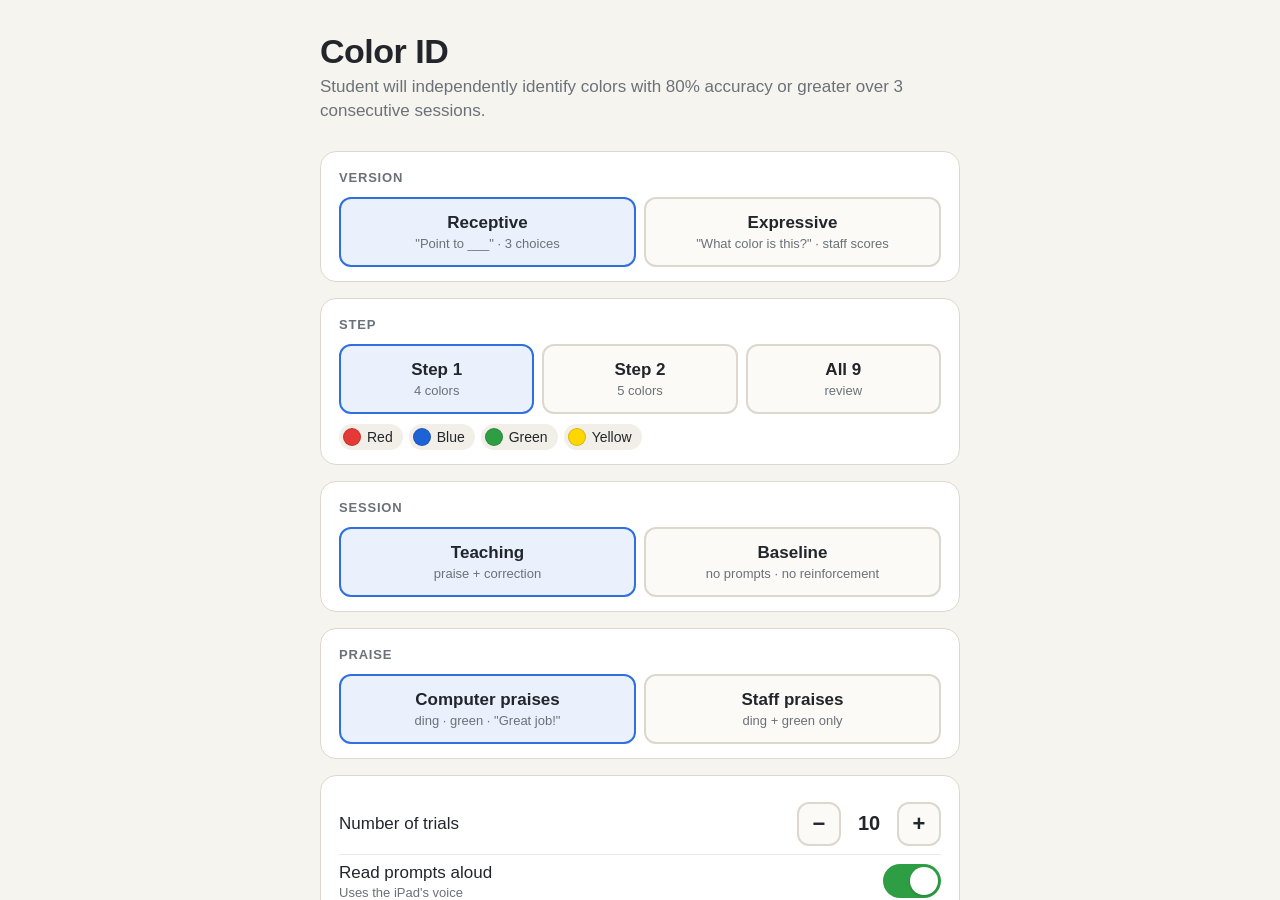
==== programs/color-id/index.html @ c5e45c9f "Starter project: Color ID program and project notes Co-Authored-By: Claude Opus 5.5 <noreply@anthrop" ====
<!DOCTYPE html>
<html lang="en">
<head>
<meta charset="utf-8">
<meta name="viewport" content="width=device-width, initial-scale=1, maximum-scale=1, user-scalable=no">
<title>Color ID</title>
<style>
  :root {
    --bg: #F6F4EF;
    --ink: #22262B;
    --muted: #6B7178;
    --card: #FFFFFF;
    --line: #DDD8CE;
    --accent: #2F6FDE;
    --good: #2E9E44;
    --warn: #C9541A;
  }
  * { box-sizing: border-box; }
  html, body { margin: 0; height: 100%; }
  body {
    background: var(--bg); color: var(--ink);
    font-family: -apple-system, BlinkMacSystemFont, "Segoe UI", Roboto, Helvetica, Arial, sans-serif;
    -webkit-user-select: none; user-select: none;
    -webkit-tap-highlight-color: transparent;
    touch-action: manipulation;
    overflow: hidden;
  }
  button { font: inherit; color: inherit; cursor: pointer; touch-action: manipulation; }
  .screen { position: absolute; inset: 0; display: none; flex-direction: column; }
  .screen.on { display: flex; }

  /* ---------- Setup (staff) ---------- */
  #setup { overflow-y: auto; align-items: center; padding: 32px 20px 48px; }
  .setup-card { width: 100%; max-width: 640px; }
  h1 { font-size: 34px; margin: 0 0 4px; letter-spacing: -0.5px; }
  .sub { color: var(--muted); margin: 0 0 28px; font-size: 17px; line-height: 1.4; }
  .group { background: var(--card); border: 1px solid var(--line); border-radius: 16px; padding: 18px 18px 14px; margin-bottom: 16px; }
  .group h2 { font-size: 13px; text-transform: uppercase; letter-spacing: 0.8px; color: var(--muted); margin: 0 0 12px; font-weight: 600; }
  .seg { display: flex; gap: 8px; flex-wrap: wrap; }
  .seg button {
    flex: 1 1 0; min-width: 120px; padding: 14px 12px; border-radius: 12px;
    border: 2px solid var(--line); background: #FBFAF7; font-size: 17px; font-weight: 600; text-align: center;
  }
  .seg button small { display: block; font-weight: 400; font-size: 13px; color: var(--muted); margin-top: 3px; }
  .seg button.sel { border-color: var(--accent); background: #EAF1FD; }
  .row { display: flex; align-items: center; justify-content: space-between; padding: 8px 0; font-size: 17px; }
  .row + .row { border-top: 1px solid #EEEAE2; }
  .row .hint { color: var(--muted); font-size: 13px; display: block; margin-top: 2px; }
  .toggle { width: 58px; height: 34px; border-radius: 17px; border: none; background: #CFCAC0; position: relative; flex: none; }
  .toggle::after { content: ""; position: absolute; top: 3px; left: 3px; width: 28px; height: 28px; border-radius: 50%; background: #fff; transition: left .15s; box-shadow: 0 1px 3px rgba(0,0,0,.2); }
  .toggle.sel { background: var(--good); }
  .toggle.sel::after { left: 27px; }
  .stepper { display: flex; align-items: center; gap: 10px; }
  .stepper button { width: 44px; height: 44px; border-radius: 12px; border: 2px solid var(--line); background: #FBFAF7; font-size: 22px; font-weight: 700; }
  .stepper span { min-width: 36px; text-align: center; font-size: 20px; font-weight: 700; }
  .chips { display: flex; gap: 6px; flex-wrap: wrap; margin-top: 10px; }
  .chip { display: inline-flex; align-items: center; gap: 6px; font-size: 14px; padding: 4px 10px 4px 4px; border-radius: 20px; background: #F2EFE8; }
  .chip i { width: 18px; height: 18px; border-radius: 50%; display: inline-block; border: 1px solid rgba(0,0,0,.15); }
  .start {
    width: 100%; padding: 20px; border-radius: 16px; border: none; background: var(--accent); color: #fff;
    font-size: 22px; font-weight: 700; margin-top: 8px;
  }
  .note { color: var(--muted); font-size: 13px; text-align: center; margin-top: 14px; line-height: 1.5; }

  /* ---------- Activity ---------- */
  #activity { align-items: center; justify-content: center; }
  .topbar { position: absolute; top: 0; left: 0; right: 0; display: flex; justify-content: space-between; align-items: center; padding: 14px 16px; z-index: 5; }
  .ghost { background: rgba(255,255,255,.7); border: 1px solid var(--line); border-radius: 12px; padding: 10px 14px; font-size: 15px; font-weight: 600; color: var(--muted); }
  .progress { display: flex; gap: 6px; }
  .progress i { width: 12px; height: 12px; border-radius: 50%; background: #DCD7CD; display: block; }
  .progress i.done { background: #9AA3AD; }
  .progress i.now { background: var(--ink); }

  .prompt { font-size: clamp(30px, 5vw, 52px); font-weight: 700; text-align: center; margin: 0 20px 4vh; min-height: 1.3em; display: flex; align-items: center; gap: 16px; }
  .speak { width: 60px; height: 60px; border-radius: 50%; border: 2px solid var(--line); background: #fff; display: inline-flex; align-items: center; justify-content: center; flex: none; }
  .speak svg { width: 30px; height: 30px; }

  .choices { display: flex; gap: clamp(16px, 4vw, 48px); justify-content: center; align-items: center; flex-wrap: wrap; padding: 0 16px; }
  .swatch {
    width: clamp(150px, 26vw, 260px); height: clamp(150px, 26vw, 260px);
    border-radius: 28px; border: 4px solid rgba(0,0,0,.12);
    box-shadow: 0 6px 18px rgba(0,0,0,.10);
    transition: transform .12s, opacity .25s, box-shadow .2s;
    position: relative;
  }
  .swatch:active { transform: scale(.97); }
  .swatch.big { width: clamp(240px, 46vw, 420px); height: clamp(240px, 46vw, 420px); border-radius: 36px; cursor: default; }
  .swatch.dim { opacity: .18; }
  .swatch.hilite { box-shadow: 0 0 0 8px #fff, 0 0 0 14px var(--ink); animation: pulse 1s ease-in-out infinite; }
  .swatch.right { box-shadow: 0 0 0 8px #fff, 0 0 0 14px var(--good); }
  .swatch.wrong { animation: shake .35s; }
  @keyframes pulse { 0%,100% { transform: scale(1); } 50% { transform: scale(1.05); } }
  @keyframes shake { 0%,100% { transform: translateX(0); } 25% { transform: translateX(-10px); } 75% { transform: translateX(10px); } }

  .modelword { font-size: clamp(30px, 5vw, 48px); font-weight: 800; margin-top: 3vh; min-height: 1.3em; text-align: center; }

  .feedback { position: absolute; inset: 0; display: none; align-items: center; justify-content: center; pointer-events: none; z-index: 4; }
  .feedback.on { display: flex; }
  .feedback .burst { font-size: clamp(36px, 6vw, 60px); font-weight: 800; color: var(--good); background: #fff; padding: 18px 34px; border-radius: 24px; box-shadow: 0 10px 30px rgba(0,0,0,.15); animation: pop .35s ease-out; display: flex; align-items: center; gap: 14px; }
  .feedback .burst svg { width: 54px; height: 54px; }
  @keyframes pop { from { transform: scale(.6); opacity: 0; } to { transform: scale(1); opacity: 1; } }

  /* expressive staff scoring */
  .scorebar { position: absolute; bottom: 0; left: 0; right: 0; display: none; justify-content: center; gap: 16px; padding: 16px; background: rgba(246,244,239,.95); border-top: 1px solid var(--line); }
  .scorebar.on { display: flex; }
  .scorebar .lbl { align-self: center; color: var(--muted); font-size: 14px; margin-right: 6px; }
  .scorebar button { min-width: 170px; padding: 16px 20px; border-radius: 14px; border: none; font-size: 19px; font-weight: 700; color: #fff; }
  .btn-yes { background: var(--good); }
  .btn-no { background: var(--warn); }

  /* staff score panel */
  .panel { position: absolute; top: 64px; right: 16px; width: 280px; background: #fff; border: 1px solid var(--line); border-radius: 16px; padding: 16px; box-shadow: 0 10px 30px rgba(0,0,0,.12); display: none; z-index: 6; }
  .panel.on { display: block; }
  .panel h3 { margin: 0 0 10px; font-size: 13px; text-transform: uppercase; letter-spacing: .8px; color: var(--muted); }
  .panel .pct { font-size: 44px; font-weight: 800; }
  .panel .line { font-size: 15px; color: var(--muted); margin: 2px 0; }
  .panel .marks { display: flex; flex-wrap: wrap; gap: 4px; margin: 10px 0 12px; }
  .panel .marks span { width: 26px; height: 26px; border-radius: 6px; display: inline-flex; align-items: center; justify-content: center; font-weight: 800; font-size: 15px; }
  .panel .marks .p { background: #E3F3E6; color: var(--good); }
  .panel .marks .m { background: #FBE7DC; color: var(--warn); }
  .panel .acts { display: flex; gap: 8px; }
  .panel .acts button { flex: 1; padding: 10px; border-radius: 10px; border: 1px solid var(--line); background: #FBFAF7; font-size: 14px; font-weight: 600; }

  /* end */
  #done { align-items: center; justify-content: center; text-align: center; gap: 20px; }
  #done .star { width: 140px; height: 140px; }
  #done h1 { font-size: 52px; }
  #done .acts { display: flex; gap: 12px; }
  #done .acts button { padding: 16px 26px; border-radius: 14px; border: 2px solid var(--line); background: #fff; font-size: 18px; font-weight: 700; }
  #done .acts button.primary { background: var(--accent); color: #fff; border-color: var(--accent); }
  #summary { display: none; background: #fff; border: 1px solid var(--line); border-radius: 16px; padding: 18px 24px; min-width: 300px; }
  #summary.on { display: block; }
</style>
</head>
<body>

<!-- ================= SETUP (staff) ================= -->
<section id="setup" class="screen on">
  <div class="setup-card">
    <h1>Color ID</h1>
    <p class="sub">Student will independently identify colors with 80% accuracy or greater over 3 consecutive sessions.</p>

    <div class="group">
      <h2>Version</h2>
      <div class="seg" data-key="mode">
        <button data-v="receptive" class="sel">Receptive<small>"Point to ___" · 3 choices</small></button>
        <button data-v="expressive">Expressive<small>"What color is this?" · staff scores</small></button>
      </div>
    </div>

    <div class="group">
      <h2>Step</h2>
      <div class="seg" data-key="step">
        <button data-v="1" class="sel">Step 1<small>4 colors</small></button>
        <button data-v="2">Step 2<small>5 colors</small></button>
        <button data-v="all">All 9<small>review</small></button>
      </div>
      <div class="chips" id="stepChips"></div>
    </div>

    <div class="group">
      <h2>Session</h2>
      <div class="seg" data-key="session">
        <button data-v="teach" class="sel">Teaching<small>praise + correction</small></button>
        <button data-v="baseline">Baseline<small>no prompts · no reinforcement</small></button>
      </div>
    </div>

    <div class="group">
      <h2>Praise</h2>
      <div class="seg" data-key="praise">
        <button data-v="full" class="sel">Computer praises<small>ding · green · "Great job!"</small></button>
        <button data-v="light">Staff praises<small>ding + green only</small></button>
      </div>
    </div>

    <div class="group">
      <div class="row">
        <div>Number of trials</div>
        <div class="stepper"><button id="tMinus">−</button><span id="tCount">10</span><button id="tPlus">+</button></div>
      </div>
      <div class="row">
        <div>Read prompts aloud<span class="hint">Uses the iPad's voice</span></div>
        <button class="toggle sel" id="optVoice" aria-label="Read prompts aloud"></button>
      </div>
      <div class="row">
        <div>Show prompt as text<span class="hint">Turn off for students who might read the color word</span></div>
        <button class="toggle sel" id="optText" aria-label="Show prompt as text"></button>
      </div>
    </div>

    <button class="start" id="startBtn">Start</button>
    <p class="note">Nothing is saved. The score lives only on this screen and is erased when you reset, start over, or close the page.</p>
  </div>
</section>

<!-- ================= ACTIVITY ================= -->
<section id="activity" class="screen">
  <div class="topbar">
    <button class="ghost" id="exitBtn">‹ Setup</button>
    <div class="progress" id="progress"></div>
    <button class="ghost" id="staffBtn">Staff</button>
  </div>

  <div class="panel" id="panel">
    <h3>This session only</h3>
    <div class="pct" id="pPct">–</div>
    <div class="line" id="pLine">0 of 0 correct</div>
    <div class="line" id="pMode"></div>
    <div class="marks" id="pMarks"></div>
    <div class="acts"><button id="pReset">Reset</button><button id="pClose">Hide</button></div>
  </div>

  <div class="prompt" id="prompt">
    <span id="promptText"></span>
    <button class="speak" id="speakBtn" aria-label="Say it again">
      <svg viewBox="0 0 24 24" fill="none" stroke="#22262B" stroke-width="2" stroke-linecap="round" stroke-linejoin="round"><path d="M11 5 6 9H3v6h3l5 4V5z"/><path d="M15.5 8.5a5 5 0 0 1 0 7"/><path d="M18.5 5.5a9 9 0 0 1 0 13"/></svg>
    </button>
  </div>
  <div class="choices" id="choices"></div>
  <div class="modelword" id="modelWord"></div>

  <div class="feedback" id="feedback"><div class="burst" id="burst"></div></div>

  <div class="scorebar" id="scorebar">
    <span class="lbl">Staff:</span>
    <button class="btn-yes" id="yesBtn">✓ Correct</button>
    <button class="btn-no" id="noBtn">✗ Incorrect / no response</button>
  </div>
</section>

<!-- ================= DONE ================= -->
<section id="done" class="screen">
  <svg class="star" viewBox="0 0 24 24"><path fill="#FFC531" stroke="#E0A000" stroke-width="0.8" stroke-linejoin="round" d="M12 2.5l2.9 6 6.6.8-4.9 4.5 1.3 6.5L12 17l-5.9 3.3 1.3-6.5L2.5 9.3l6.6-.8z"/></svg>
  <h1>All done!</h1>
  <div id="summary"></div>
  <div class="acts">
    <button id="showSum">Staff: show results</button>
    <button id="againBtn" class="primary">Go again</button>
    <button id="toSetup">Setup</button>
  </div>
</section>

<script>
(function () {
  "use strict";

  /* ---------- Program content (from the program sheet) ---------- */
  var COLORS = {
    red:    "#E53935",
    blue:   "#1E63D6",
    green:  "#2E9E44",
    yellow: "#FFD600",
    purple: "#7B3FB5",
    orange: "#FB8C00",
    black:  "#151515",
    brown:  "#7B4A2A",
    pink:   "#F48FB1"
  };
  var STEPS = {
    "1":   ["red", "blue", "green", "yellow"],
    "2":   ["purple", "orange", "black", "brown", "pink"],
    "all": ["red", "blue", "green", "yellow", "purple", "orange", "black", "brown", "pink"]
  };
  var MAX_CORRECTIONS = 3;     // "Repeat until 1x independent (max 3x)"
  var RECEPTIVE_CHOICES = 3;   // "Show three colors"
  var PRAISE = ["Great job!", "You got it!", "Nice work!", "Awesome!", "That's right!"];

  /* ---------- Settings (in memory only) ---------- */
  var cfg = { mode: "receptive", step: "1", session: "teach", praise: "full", trials: 10, voice: true, text: true };

  /* ---------- Session state (in memory only, never saved) ---------- */
  var st = null;

  var $ = function (id) { return document.getElementById(id); };
  function show(id) {
    ["setup", "activity", "done"].forEach(function (s) { $(s).classList.toggle("on", s === id); });
  }
  function shuffle(a) {
    a = a.slice();
    for (var i = a.length - 1; i > 0; i--) { var j = Math.floor(Math.random() * (i + 1)); var t = a[i]; a[i] = a[j]; a[j] = t; }
    return a;
  }
  function cap(w) { return w.charAt(0).toUpperCase() + w.slice(1); }
  function pick(a) { return a[Math.floor(Math.random() * a.length)]; }

  /* ---------- Speech + sound ---------- */
  function say(text) {
    if (!cfg.voice) return;
    try {
      var s = window.speechSynthesis; if (!s) return;
      s.cancel();
      var u = new SpeechSynthesisUtterance(text);
      u.rate = 0.85; u.pitch = 1.05; u.lang = "en-US";
      s.speak(u);
    } catch (e) {}
  }
  var actx = null;
  function chime() {
    if (cfg.session === "baseline") return;
    try {
      actx = actx || new (window.AudioContext || window.webkitAudioContext)();
      var now = actx.currentTime;
      [659.25, 880].forEach(function (f, i) {
        var o = actx.createOscillator(), g = actx.createGain();
        o.type = "sine"; o.frequency.value = f;
        g.gain.setValueAtTime(0.0001, now + i * 0.12);
        g.gain.exponentialRampToValueAtTime(0.25, now + i * 0.12 + 0.02);
        g.gain.exponentialRampToValueAtTime(0.0001, now + i * 0.12 + 0.5);
        o.connect(g); g.connect(actx.destination);
        o.start(now + i * 0.12); o.stop(now + i * 0.12 + 0.55);
      });
    } catch (e) {}
  }

  /* ---------- Setup screen wiring ---------- */
  document.querySelectorAll(".seg").forEach(function (seg) {
    seg.addEventListener("click", function (e) {
      var b = e.target.closest("button"); if (!b) return;
      seg.querySelectorAll("button").forEach(function (x) { x.classList.toggle("sel", x === b); });
      cfg[seg.dataset.key] = b.dataset.v;
      if (seg.dataset.key === "step") renderChips();
    });
  });
  function renderChips() {
    $("stepChips").innerHTML = STEPS[cfg.step].map(function (c) {
      return '<span class="chip"><i style="background:' + COLORS[c] + '"></i>' + cap(c) + '</span>';
    }).join("");
  }
  renderChips();
  $("tMinus").onclick = function () { cfg.trials = Math.max(1, cfg.trials - 1); $("tCount").textContent = cfg.trials; };
  $("tPlus").onclick  = function () { cfg.trials = Math.min(30, cfg.trials + 1); $("tCount").textContent = cfg.trials; };
  function bindToggle(id, key) {
    $(id).onclick = function () { cfg[key] = !cfg[key]; $(id).classList.toggle("sel", cfg[key]); };
  }
  bindToggle("optVoice", "voice");
  bindToggle("optText", "text");

  /* ---------- Session ---------- */
  function buildTargets() {
    // Spread targets evenly across the set's colors, then shuffle; avoid same color twice in a row.
    var set = STEPS[cfg.step], out = [];
    while (out.length < cfg.trials) out = out.concat(shuffle(set));
    out = out.slice(0, cfg.trials);
    for (var i = 1; i < out.length; i++) {
      if (out[i] === out[i - 1]) {
        for (var j = i + 1; j < out.length; j++) {
          if (out[j] !== out[i - 1] && (j + 1 >= out.length || out[j + 1] !== out[i])) { var t = out[i]; out[i] = out[j]; out[j] = t; break; }
        }
      }
    }
    return out;
  }

  function startSession() {
    st = { targets: buildTargets(), i: 0, marks: [], corrections: 0, phase: "first", locked: false };
    $("panel").classList.remove("on");
    $("summary").classList.remove("on");
    $("scorebar").classList.toggle("on", cfg.mode === "expressive");
    show("activity");
    renderProgress();
    updatePanel();
    presentTrial();
  }

  function renderProgress() {
    var h = "";
    for (var k = 0; k < st.targets.length; k++) h += '<i class="' + (k < st.i ? "done" : k === st.i ? "now" : "") + '"></i>';
    $("progress").innerHTML = h;
  }

  function promptFor(target) {
    return cfg.mode === "receptive" ? "Point to " + target : "What color is this?";
  }

  function presentTrial() {
    var target = st.targets[st.i];
    st.locked = false;
    $("modelWord").textContent = "";
    var p = promptFor(target);
    $("promptText").textContent = cfg.text ? (cfg.mode === "receptive" ? "Point to " + target + "." : p) : "";
    $("speakBtn").style.display = cfg.voice ? "" : "none";

    var box = $("choices"); box.innerHTML = "";
    if (cfg.mode === "receptive") {
      var others = shuffle(STEPS[cfg.step].filter(function (c) { return c !== target; })).slice(0, RECEPTIVE_CHOICES - 1);
      shuffle(others.concat([target])).forEach(function (c) {
        var b = document.createElement("button");
        b.className = "swatch"; b.style.background = COLORS[c]; b.dataset.c = c;
        b.setAttribute("aria-label", c);
        b.onclick = function () { onPick(b, c); };
        box.appendChild(b);
      });
    } else {
      var d = document.createElement("div");
      d.className = "swatch big"; d.style.background = COLORS[target];
      box.appendChild(d);
    }
    setTimeout(function () { say(p); }, 250);
  }

  /* ---------- Responses ---------- */
  function onPick(btn, color) {
    if (st.locked) return;
    respond(color === st.targets[st.i], btn);
  }
  $("yesBtn").onclick = function () { if (!st.locked) respond(true); };
  $("noBtn").onclick  = function () { if (!st.locked) respond(false); };

  function respond(correct, btn) {
    var target = st.targets[st.i];
    st.locked = true;

    // Only the first response to each trial goes on the data sheet.
    if (st.phase === "first") { st.marks.push(correct ? "+" : "-"); updatePanel(); }

    if (cfg.session === "baseline") {
      // Baseline: no prompts, no reinforcement — move straight on.
      setTimeout(nextTrial, 400);
      return;
    }

    if (correct) {
      if (btn) btn.classList.add("right");
      chime();
      if (cfg.praise === "light") {
        // Staff gives the praise; screen just dings and shows green.
        if (!btn) document.querySelectorAll("#choices .swatch").forEach(function (s) { s.classList.add("right"); });
        setTimeout(nextTrial, 1200);
        return;
      }
      var praise = pick(PRAISE);
      $("burst").innerHTML = '<svg viewBox="0 0 24 24" fill="none" stroke="#2E9E44" stroke-width="3" stroke-linecap="round" stroke-linejoin="round"><path d="M5 12.5l4.5 4.5L19 7.5"/></svg>' + praise;
      $("feedback").classList.add("on");
      say(praise + " " + cap(target) + "!");
      setTimeout(function () { $("feedback").classList.remove("on"); nextTrial(); }, 1700);
    } else {
      if (btn) btn.classList.add("wrong");
      if (st.corrections >= MAX_CORRECTIONS) {
        // Reached the max of 3 model-and-repeat attempts: show the answer once more and move on.
        modelAnswer(target, function () { nextTrial(); });
        return;
      }
      st.corrections++;
      st.phase = "correction";
      modelAnswer(target, function () { presentTrial(); });
    }
  }

  // Correction: model the correct answer, then re-present.
  function modelAnswer(target, then) {
    var model = "This is " + target + ".";
    if (cfg.mode === "receptive") {
      document.querySelectorAll("#choices .swatch").forEach(function (s) {
        s.classList.toggle("dim", s.dataset.c !== target);
        s.classList.toggle("hilite", s.dataset.c === target);
      });
    }
    $("modelWord").textContent = cap(target);
    say(model);
    setTimeout(then, 2600);
  }

  function nextTrial() {
    st.i++; st.corrections = 0; st.phase = "first";
    if (st.i >= st.targets.length) { finish(); return; }
    renderProgress();
    presentTrial();
  }

  function finish() {
    $("scorebar").classList.remove("on");
    show("done");
    if (cfg.session !== "baseline") { chime(); say("All done! Great work!"); }
    var n = st.marks.length, c = st.marks.filter(function (m) { return m === "+"; }).length;
    $("summary").innerHTML =
      '<div style="font-size:13px;letter-spacing:.8px;text-transform:uppercase;color:#6B7178;margin-bottom:6px">This session only</div>' +
      '<div style="font-size:48px;font-weight:800">' + (n ? Math.round(100 * c / n) : 0) + '%</div>' +
      '<div style="color:#6B7178">' + c + ' of ' + n + ' correct · ' + modeLabel() + '</div>' +
      '<div style="margin-top:10px;font-size:20px;font-weight:700;letter-spacing:2px">' + st.marks.join(" ") + '</div>' +
      '<div style="margin-top:12px;font-size:14px;color:' + (n && c / n >= 0.8 ? '#2E9E44' : '#6B7178') + '">' +
        (n && c / n >= 0.8 ? 'Meets 80% criterion for this session.' : 'Below the 80% criterion for this session.') +
        '<br>3 sessions in a row at 80%+ → move to the next step.</div>';
  }

  function modeLabel() {
    return cap(cfg.mode) + " · " + (cfg.step === "all" ? "All colors" : "Step " + cfg.step) + (cfg.session === "baseline" ? " · Baseline" : "");
  }

  /* ---------- Staff panel ---------- */
  function updatePanel() {
    var n = st.marks.length, c = st.marks.filter(function (m) { return m === "+"; }).length;
    $("pPct").textContent = n ? Math.round(100 * c / n) + "%" : "–";
    $("pLine").textContent = c + " of " + n + " correct (first response)";
    $("pMode").textContent = modeLabel();
    $("pMarks").innerHTML = st.marks.map(function (m) { return '<span class="' + (m === "+" ? "p" : "m") + '">' + (m === "+" ? "+" : "−") + '</span>'; }).join("");
  }
  $("staffBtn").onclick = function () { $("panel").classList.toggle("on"); };
  $("pClose").onclick = function () { $("panel").classList.remove("on"); };
  $("pReset").onclick = function () { startSession(); };

  /* ---------- Navigation ---------- */
  $("startBtn").onclick = function () {
    // First tap unlocks audio on iPad.
    try { actx = actx || new (window.AudioContext || window.webkitAudioContext)(); actx.resume && actx.resume(); } catch (e) {}
    startSession();
  };
  $("speakBtn").onclick = function () { say(promptFor(st.targets[st.i])); };
  $("exitBtn").onclick = function () { try { speechSynthesis.cancel(); } catch (e) {} st = null; show("setup"); };
  $("showSum").onclick = function () { $("summary").classList.toggle("on"); };
  $("againBtn").onclick = startSession;
  $("toSetup").onclick = function () { st = null; show("setup"); };
})();
</script>
</body>
</html>
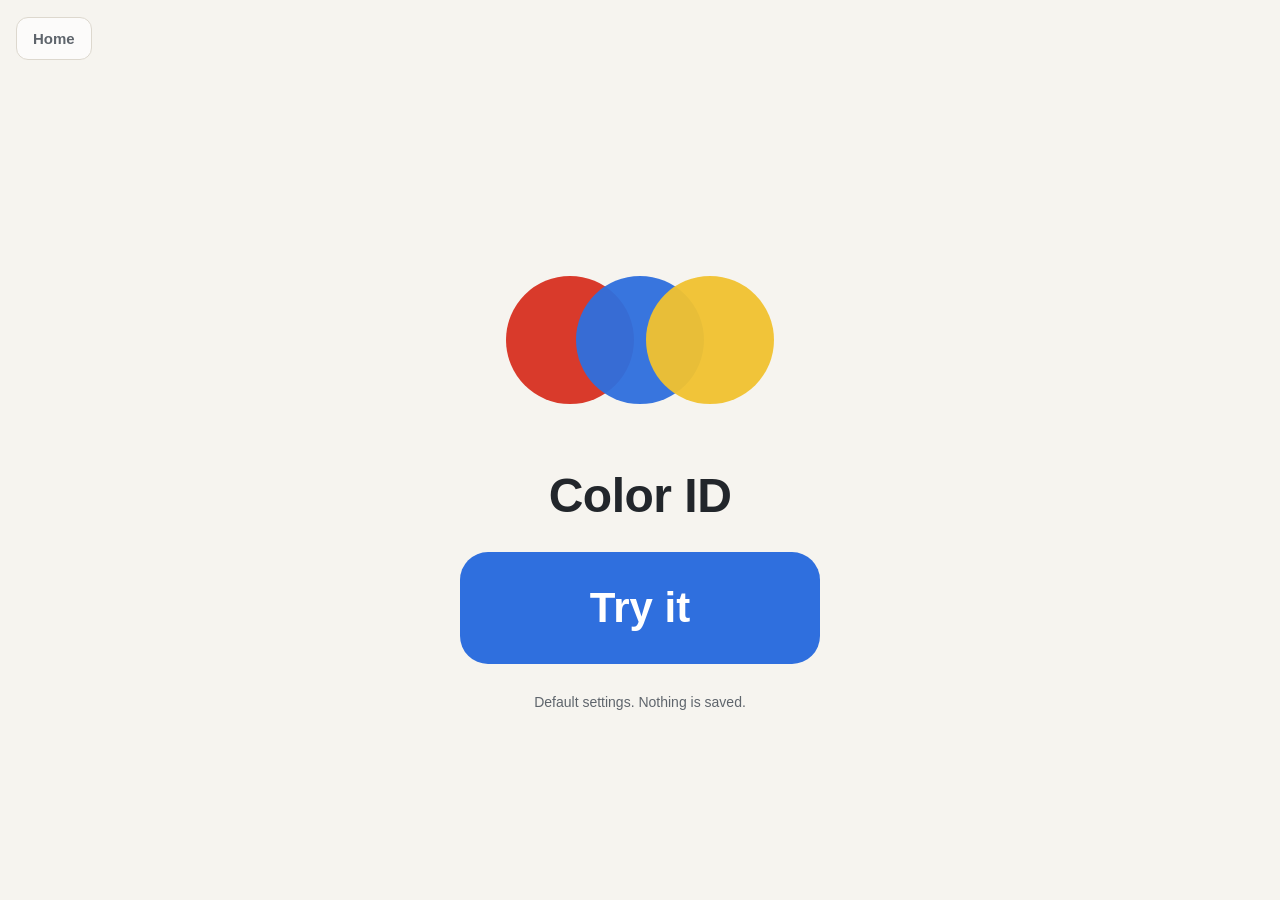
==== commit 2d55800f: "Build the site shell, playlists, builder and Apps Script store One-page shell: home code entry, stud" ====
--- a/programs/color-id/index.html
+++ b/programs/color-id/index.html
@@ -2,515 +2,12 @@
 <html lang="en">
 <head>
 <meta charset="utf-8">
-<meta name="viewport" content="width=device-width, initial-scale=1, maximum-scale=1, user-scalable=no">
+<meta name="viewport" content="width=device-width, initial-scale=1">
 <title>Color ID</title>
-<style>
-  :root {
-    --bg: #F6F4EF;
-    --ink: #22262B;
-    --muted: #6B7178;
-    --card: #FFFFFF;
-    --line: #DDD8CE;
-    --accent: #2F6FDE;
-    --good: #2E9E44;
-    --warn: #C9541A;
-  }
-  * { box-sizing: border-box; }
-  html, body { margin: 0; height: 100%; }
-  body {
-    background: var(--bg); color: var(--ink);
-    font-family: -apple-system, BlinkMacSystemFont, "Segoe UI", Roboto, Helvetica, Arial, sans-serif;
-    -webkit-user-select: none; user-select: none;
-    -webkit-tap-highlight-color: transparent;
-    touch-action: manipulation;
-    overflow: hidden;
-  }
-  button { font: inherit; color: inherit; cursor: pointer; touch-action: manipulation; }
-  .screen { position: absolute; inset: 0; display: none; flex-direction: column; }
-  .screen.on { display: flex; }
-
-  /* ---------- Setup (staff) ---------- */
-  #setup { overflow-y: auto; align-items: center; padding: 32px 20px 48px; }
-  .setup-card { width: 100%; max-width: 640px; }
-  h1 { font-size: 34px; margin: 0 0 4px; letter-spacing: -0.5px; }
-  .sub { color: var(--muted); margin: 0 0 28px; font-size: 17px; line-height: 1.4; }
-  .group { background: var(--card); border: 1px solid var(--line); border-radius: 16px; padding: 18px 18px 14px; margin-bottom: 16px; }
-  .group h2 { font-size: 13px; text-transform: uppercase; letter-spacing: 0.8px; color: var(--muted); margin: 0 0 12px; font-weight: 600; }
-  .seg { display: flex; gap: 8px; flex-wrap: wrap; }
-  .seg button {
-    flex: 1 1 0; min-width: 120px; padding: 14px 12px; border-radius: 12px;
-    border: 2px solid var(--line); background: #FBFAF7; font-size: 17px; font-weight: 600; text-align: center;
-  }
-  .seg button small { display: block; font-weight: 400; font-size: 13px; color: var(--muted); margin-top: 3px; }
-  .seg button.sel { border-color: var(--accent); background: #EAF1FD; }
-  .row { display: flex; align-items: center; justify-content: space-between; padding: 8px 0; font-size: 17px; }
-  .row + .row { border-top: 1px solid #EEEAE2; }
-  .row .hint { color: var(--muted); font-size: 13px; display: block; margin-top: 2px; }
-  .toggle { width: 58px; height: 34px; border-radius: 17px; border: none; background: #CFCAC0; position: relative; flex: none; }
-  .toggle::after { content: ""; position: absolute; top: 3px; left: 3px; width: 28px; height: 28px; border-radius: 50%; background: #fff; transition: left .15s; box-shadow: 0 1px 3px rgba(0,0,0,.2); }
-  .toggle.sel { background: var(--good); }
-  .toggle.sel::after { left: 27px; }
-  .stepper { display: flex; align-items: center; gap: 10px; }
-  .stepper button { width: 44px; height: 44px; border-radius: 12px; border: 2px solid var(--line); background: #FBFAF7; font-size: 22px; font-weight: 700; }
-  .stepper span { min-width: 36px; text-align: center; font-size: 20px; font-weight: 700; }
-  .chips { display: flex; gap: 6px; flex-wrap: wrap; margin-top: 10px; }
-  .chip { display: inline-flex; align-items: center; gap: 6px; font-size: 14px; padding: 4px 10px 4px 4px; border-radius: 20px; background: #F2EFE8; }
-  .chip i { width: 18px; height: 18px; border-radius: 50%; display: inline-block; border: 1px solid rgba(0,0,0,.15); }
-  .start {
-    width: 100%; padding: 20px; border-radius: 16px; border: none; background: var(--accent); color: #fff;
-    font-size: 22px; font-weight: 700; margin-top: 8px;
-  }
-  .note { color: var(--muted); font-size: 13px; text-align: center; margin-top: 14px; line-height: 1.5; }
-
-  /* ---------- Activity ---------- */
-  #activity { align-items: center; justify-content: center; }
-  .topbar { position: absolute; top: 0; left: 0; right: 0; display: flex; justify-content: space-between; align-items: center; padding: 14px 16px; z-index: 5; }
-  .ghost { background: rgba(255,255,255,.7); border: 1px solid var(--line); border-radius: 12px; padding: 10px 14px; font-size: 15px; font-weight: 600; color: var(--muted); }
-  .progress { display: flex; gap: 6px; }
-  .progress i { width: 12px; height: 12px; border-radius: 50%; background: #DCD7CD; display: block; }
-  .progress i.done { background: #9AA3AD; }
-  .progress i.now { background: var(--ink); }
-
-  .prompt { font-size: clamp(30px, 5vw, 52px); font-weight: 700; text-align: center; margin: 0 20px 4vh; min-height: 1.3em; display: flex; align-items: center; gap: 16px; }
-  .speak { width: 60px; height: 60px; border-radius: 50%; border: 2px solid var(--line); background: #fff; display: inline-flex; align-items: center; justify-content: center; flex: none; }
-  .speak svg { width: 30px; height: 30px; }
-
-  .choices { display: flex; gap: clamp(16px, 4vw, 48px); justify-content: center; align-items: center; flex-wrap: wrap; padding: 0 16px; }
-  .swatch {
-    width: clamp(150px, 26vw, 260px); height: clamp(150px, 26vw, 260px);
-    border-radius: 28px; border: 4px solid rgba(0,0,0,.12);
-    box-shadow: 0 6px 18px rgba(0,0,0,.10);
-    transition: transform .12s, opacity .25s, box-shadow .2s;
-    position: relative;
-  }
-  .swatch:active { transform: scale(.97); }
-  .swatch.big { width: clamp(240px, 46vw, 420px); height: clamp(240px, 46vw, 420px); border-radius: 36px; cursor: default; }
-  .swatch.dim { opacity: .18; }
-  .swatch.hilite { box-shadow: 0 0 0 8px #fff, 0 0 0 14px var(--ink); animation: pulse 1s ease-in-out infinite; }
-  .swatch.right { box-shadow: 0 0 0 8px #fff, 0 0 0 14px var(--good); }
-  .swatch.wrong { animation: shake .35s; }
-  @keyframes pulse { 0%,100% { transform: scale(1); } 50% { transform: scale(1.05); } }
-  @keyframes shake { 0%,100% { transform: translateX(0); } 25% { transform: translateX(-10px); } 75% { transform: translateX(10px); } }
-
-  .modelword { font-size: clamp(30px, 5vw, 48px); font-weight: 800; margin-top: 3vh; min-height: 1.3em; text-align: center; }
-
-  .feedback { position: absolute; inset: 0; display: none; align-items: center; justify-content: center; pointer-events: none; z-index: 4; }
-  .feedback.on { display: flex; }
-  .feedback .burst { font-size: clamp(36px, 6vw, 60px); font-weight: 800; color: var(--good); background: #fff; padding: 18px 34px; border-radius: 24px; box-shadow: 0 10px 30px rgba(0,0,0,.15); animation: pop .35s ease-out; display: flex; align-items: center; gap: 14px; }
-  .feedback .burst svg { width: 54px; height: 54px; }
-  @keyframes pop { from { transform: scale(.6); opacity: 0; } to { transform: scale(1); opacity: 1; } }
-
-  /* expressive staff scoring */
-  .scorebar { position: absolute; bottom: 0; left: 0; right: 0; display: none; justify-content: center; gap: 16px; padding: 16px; background: rgba(246,244,239,.95); border-top: 1px solid var(--line); }
-  .scorebar.on { display: flex; }
-  .scorebar .lbl { align-self: center; color: var(--muted); font-size: 14px; margin-right: 6px; }
-  .scorebar button { min-width: 170px; padding: 16px 20px; border-radius: 14px; border: none; font-size: 19px; font-weight: 700; color: #fff; }
-  .btn-yes { background: var(--good); }
-  .btn-no { background: var(--warn); }
-
-  /* staff score panel */
-  .panel { position: absolute; top: 64px; right: 16px; width: 280px; background: #fff; border: 1px solid var(--line); border-radius: 16px; padding: 16px; box-shadow: 0 10px 30px rgba(0,0,0,.12); display: none; z-index: 6; }
-  .panel.on { display: block; }
-  .panel h3 { margin: 0 0 10px; font-size: 13px; text-transform: uppercase; letter-spacing: .8px; color: var(--muted); }
-  .panel .pct { font-size: 44px; font-weight: 800; }
-  .panel .line { font-size: 15px; color: var(--muted); margin: 2px 0; }
-  .panel .marks { display: flex; flex-wrap: wrap; gap: 4px; margin: 10px 0 12px; }
-  .panel .marks span { width: 26px; height: 26px; border-radius: 6px; display: inline-flex; align-items: center; justify-content: center; font-weight: 800; font-size: 15px; }
-  .panel .marks .p { background: #E3F3E6; color: var(--good); }
-  .panel .marks .m { background: #FBE7DC; color: var(--warn); }
-  .panel .acts { display: flex; gap: 8px; }
-  .panel .acts button { flex: 1; padding: 10px; border-radius: 10px; border: 1px solid var(--line); background: #FBFAF7; font-size: 14px; font-weight: 600; }
-
-  /* end */
-  #done { align-items: center; justify-content: center; text-align: center; gap: 20px; }
-  #done .star { width: 140px; height: 140px; }
-  #done h1 { font-size: 52px; }
-  #done .acts { display: flex; gap: 12px; }
-  #done .acts button { padding: 16px 26px; border-radius: 14px; border: 2px solid var(--line); background: #fff; font-size: 18px; font-weight: 700; }
-  #done .acts button.primary { background: var(--accent); color: #fff; border-color: var(--accent); }
-  #summary { display: none; background: #fff; border: 1px solid var(--line); border-radius: 16px; padding: 18px 24px; min-width: 300px; }
-  #summary.on { display: block; }
-</style>
+<!-- Color ID now runs inside the site shell. This page opens it there with default settings. -->
+<meta http-equiv="refresh" content="0; url=../../?try=color-id">
 </head>
-<body>
-
-<!-- ================= SETUP (staff) ================= -->
-<section id="setup" class="screen on">
-  <div class="setup-card">
-    <h1>Color ID</h1>
-    <p class="sub">Student will independently identify colors with 80% accuracy or greater over 3 consecutive sessions.</p>
-
-    <div class="group">
-      <h2>Version</h2>
-      <div class="seg" data-key="mode">
-        <button data-v="receptive" class="sel">Receptive<small>"Point to ___" · 3 choices</small></button>
-        <button data-v="expressive">Expressive<small>"What color is this?" · staff scores</small></button>
-      </div>
-    </div>
-
-    <div class="group">
-      <h2>Step</h2>
-      <div class="seg" data-key="step">
-        <button data-v="1" class="sel">Step 1<small>4 colors</small></button>
-        <button data-v="2">Step 2<small>5 colors</small></button>
-        <button data-v="all">All 9<small>review</small></button>
-      </div>
-      <div class="chips" id="stepChips"></div>
-    </div>
-
-    <div class="group">
-      <h2>Session</h2>
-      <div class="seg" data-key="session">
-        <button data-v="teach" class="sel">Teaching<small>praise + correction</small></button>
-        <button data-v="baseline">Baseline<small>no prompts · no reinforcement</small></button>
-      </div>
-    </div>
-
-    <div class="group">
-      <h2>Praise</h2>
-      <div class="seg" data-key="praise">
-        <button data-v="full" class="sel">Computer praises<small>ding · green · "Great job!"</small></button>
-        <button data-v="light">Staff praises<small>ding + green only</small></button>
-      </div>
-    </div>
-
-    <div class="group">
-      <div class="row">
-        <div>Number of trials</div>
-        <div class="stepper"><button id="tMinus">−</button><span id="tCount">10</span><button id="tPlus">+</button></div>
-      </div>
-      <div class="row">
-        <div>Read prompts aloud<span class="hint">Uses the iPad's voice</span></div>
-        <button class="toggle sel" id="optVoice" aria-label="Read prompts aloud"></button>
-      </div>
-      <div class="row">
-        <div>Show prompt as text<span class="hint">Turn off for students who might read the color word</span></div>
-        <button class="toggle sel" id="optText" aria-label="Show prompt as text"></button>
-      </div>
-    </div>
-
-    <button class="start" id="startBtn">Start</button>
-    <p class="note">Nothing is saved. The score lives only on this screen and is erased when you reset, start over, or close the page.</p>
-  </div>
-</section>
-
-<!-- ================= ACTIVITY ================= -->
-<section id="activity" class="screen">
-  <div class="topbar">
-    <button class="ghost" id="exitBtn">‹ Setup</button>
-    <div class="progress" id="progress"></div>
-    <button class="ghost" id="staffBtn">Staff</button>
-  </div>
-
-  <div class="panel" id="panel">
-    <h3>This session only</h3>
-    <div class="pct" id="pPct">–</div>
-    <div class="line" id="pLine">0 of 0 correct</div>
-    <div class="line" id="pMode"></div>
-    <div class="marks" id="pMarks"></div>
-    <div class="acts"><button id="pReset">Reset</button><button id="pClose">Hide</button></div>
-  </div>
-
-  <div class="prompt" id="prompt">
-    <span id="promptText"></span>
-    <button class="speak" id="speakBtn" aria-label="Say it again">
-      <svg viewBox="0 0 24 24" fill="none" stroke="#22262B" stroke-width="2" stroke-linecap="round" stroke-linejoin="round"><path d="M11 5 6 9H3v6h3l5 4V5z"/><path d="M15.5 8.5a5 5 0 0 1 0 7"/><path d="M18.5 5.5a9 9 0 0 1 0 13"/></svg>
-    </button>
-  </div>
-  <div class="choices" id="choices"></div>
-  <div class="modelword" id="modelWord"></div>
-
-  <div class="feedback" id="feedback"><div class="burst" id="burst"></div></div>
-
-  <div class="scorebar" id="scorebar">
-    <span class="lbl">Staff:</span>
-    <button class="btn-yes" id="yesBtn">✓ Correct</button>
-    <button class="btn-no" id="noBtn">✗ Incorrect / no response</button>
-  </div>
-</section>
-
-<!-- ================= DONE ================= -->
-<section id="done" class="screen">
-  <svg class="star" viewBox="0 0 24 24"><path fill="#FFC531" stroke="#E0A000" stroke-width="0.8" stroke-linejoin="round" d="M12 2.5l2.9 6 6.6.8-4.9 4.5 1.3 6.5L12 17l-5.9 3.3 1.3-6.5L2.5 9.3l6.6-.8z"/></svg>
-  <h1>All done!</h1>
-  <div id="summary"></div>
-  <div class="acts">
-    <button id="showSum">Staff: show results</button>
-    <button id="againBtn" class="primary">Go again</button>
-    <button id="toSetup">Setup</button>
-  </div>
-</section>
-
-<script>
-(function () {
-  "use strict";
-
-  /* ---------- Program content (from the program sheet) ---------- */
-  var COLORS = {
-    red:    "#E53935",
-    blue:   "#1E63D6",
-    green:  "#2E9E44",
-    yellow: "#FFD600",
-    purple: "#7B3FB5",
-    orange: "#FB8C00",
-    black:  "#151515",
-    brown:  "#7B4A2A",
-    pink:   "#F48FB1"
-  };
-  var STEPS = {
-    "1":   ["red", "blue", "green", "yellow"],
-    "2":   ["purple", "orange", "black", "brown", "pink"],
-    "all": ["red", "blue", "green", "yellow", "purple", "orange", "black", "brown", "pink"]
-  };
-  var MAX_CORRECTIONS = 3;     // "Repeat until 1x independent (max 3x)"
-  var RECEPTIVE_CHOICES = 3;   // "Show three colors"
-  var PRAISE = ["Great job!", "You got it!", "Nice work!", "Awesome!", "That's right!"];
-
-  /* ---------- Settings (in memory only) ---------- */
-  var cfg = { mode: "receptive", step: "1", session: "teach", praise: "full", trials: 10, voice: true, text: true };
-
-  /* ---------- Session state (in memory only, never saved) ---------- */
-  var st = null;
-
-  var $ = function (id) { return document.getElementById(id); };
-  function show(id) {
-    ["setup", "activity", "done"].forEach(function (s) { $(s).classList.toggle("on", s === id); });
-  }
-  function shuffle(a) {
-    a = a.slice();
-    for (var i = a.length - 1; i > 0; i--) { var j = Math.floor(Math.random() * (i + 1)); var t = a[i]; a[i] = a[j]; a[j] = t; }
-    return a;
-  }
-  function cap(w) { return w.charAt(0).toUpperCase() + w.slice(1); }
-  function pick(a) { return a[Math.floor(Math.random() * a.length)]; }
-
-  /* ---------- Speech + sound ---------- */
-  function say(text) {
-    if (!cfg.voice) return;
-    try {
-      var s = window.speechSynthesis; if (!s) return;
-      s.cancel();
-      var u = new SpeechSynthesisUtterance(text);
-      u.rate = 0.85; u.pitch = 1.05; u.lang = "en-US";
-      s.speak(u);
-    } catch (e) {}
-  }
-  var actx = null;
-  function chime() {
-    if (cfg.session === "baseline") return;
-    try {
-      actx = actx || new (window.AudioContext || window.webkitAudioContext)();
-      var now = actx.currentTime;
-      [659.25, 880].forEach(function (f, i) {
-        var o = actx.createOscillator(), g = actx.createGain();
-        o.type = "sine"; o.frequency.value = f;
-        g.gain.setValueAtTime(0.0001, now + i * 0.12);
-        g.gain.exponentialRampToValueAtTime(0.25, now + i * 0.12 + 0.02);
-        g.gain.exponentialRampToValueAtTime(0.0001, now + i * 0.12 + 0.5);
-        o.connect(g); g.connect(actx.destination);
-        o.start(now + i * 0.12); o.stop(now + i * 0.12 + 0.55);
-      });
-    } catch (e) {}
-  }
-
-  /* ---------- Setup screen wiring ---------- */
-  document.querySelectorAll(".seg").forEach(function (seg) {
-    seg.addEventListener("click", function (e) {
-      var b = e.target.closest("button"); if (!b) return;
-      seg.querySelectorAll("button").forEach(function (x) { x.classList.toggle("sel", x === b); });
-      cfg[seg.dataset.key] = b.dataset.v;
-      if (seg.dataset.key === "step") renderChips();
-    });
-  });
-  function renderChips() {
-    $("stepChips").innerHTML = STEPS[cfg.step].map(function (c) {
-      return '<span class="chip"><i style="background:' + COLORS[c] + '"></i>' + cap(c) + '</span>';
-    }).join("");
-  }
-  renderChips();
-  $("tMinus").onclick = function () { cfg.trials = Math.max(1, cfg.trials - 1); $("tCount").textContent = cfg.trials; };
-  $("tPlus").onclick  = function () { cfg.trials = Math.min(30, cfg.trials + 1); $("tCount").textContent = cfg.trials; };
-  function bindToggle(id, key) {
-    $(id).onclick = function () { cfg[key] = !cfg[key]; $(id).classList.toggle("sel", cfg[key]); };
-  }
-  bindToggle("optVoice", "voice");
-  bindToggle("optText", "text");
-
-  /* ---------- Session ---------- */
-  function buildTargets() {
-    // Spread targets evenly across the set's colors, then shuffle; avoid same color twice in a row.
-    var set = STEPS[cfg.step], out = [];
-    while (out.length < cfg.trials) out = out.concat(shuffle(set));
-    out = out.slice(0, cfg.trials);
-    for (var i = 1; i < out.length; i++) {
-      if (out[i] === out[i - 1]) {
-        for (var j = i + 1; j < out.length; j++) {
-          if (out[j] !== out[i - 1] && (j + 1 >= out.length || out[j + 1] !== out[i])) { var t = out[i]; out[i] = out[j]; out[j] = t; break; }
-        }
-      }
-    }
-    return out;
-  }
-
-  function startSession() {
-    st = { targets: buildTargets(), i: 0, marks: [], corrections: 0, phase: "first", locked: false };
-    $("panel").classList.remove("on");
-    $("summary").classList.remove("on");
-    $("scorebar").classList.toggle("on", cfg.mode === "expressive");
-    show("activity");
-    renderProgress();
-    updatePanel();
-    presentTrial();
-  }
-
-  function renderProgress() {
-    var h = "";
-    for (var k = 0; k < st.targets.length; k++) h += '<i class="' + (k < st.i ? "done" : k === st.i ? "now" : "") + '"></i>';
-    $("progress").innerHTML = h;
-  }
-
-  function promptFor(target) {
-    return cfg.mode === "receptive" ? "Point to " + target : "What color is this?";
-  }
-
-  function presentTrial() {
-    var target = st.targets[st.i];
-    st.locked = false;
-    $("modelWord").textContent = "";
-    var p = promptFor(target);
-    $("promptText").textContent = cfg.text ? (cfg.mode === "receptive" ? "Point to " + target + "." : p) : "";
-    $("speakBtn").style.display = cfg.voice ? "" : "none";
-
-    var box = $("choices"); box.innerHTML = "";
-    if (cfg.mode === "receptive") {
-      var others = shuffle(STEPS[cfg.step].filter(function (c) { return c !== target; })).slice(0, RECEPTIVE_CHOICES - 1);
-      shuffle(others.concat([target])).forEach(function (c) {
-        var b = document.createElement("button");
-        b.className = "swatch"; b.style.background = COLORS[c]; b.dataset.c = c;
-        b.setAttribute("aria-label", c);
-        b.onclick = function () { onPick(b, c); };
-        box.appendChild(b);
-      });
-    } else {
-      var d = document.createElement("div");
-      d.className = "swatch big"; d.style.background = COLORS[target];
-      box.appendChild(d);
-    }
-    setTimeout(function () { say(p); }, 250);
-  }
-
-  /* ---------- Responses ---------- */
-  function onPick(btn, color) {
-    if (st.locked) return;
-    respond(color === st.targets[st.i], btn);
-  }
-  $("yesBtn").onclick = function () { if (!st.locked) respond(true); };
-  $("noBtn").onclick  = function () { if (!st.locked) respond(false); };
-
-  function respond(correct, btn) {
-    var target = st.targets[st.i];
-    st.locked = true;
-
-    // Only the first response to each trial goes on the data sheet.
-    if (st.phase === "first") { st.marks.push(correct ? "+" : "-"); updatePanel(); }
-
-    if (cfg.session === "baseline") {
-      // Baseline: no prompts, no reinforcement — move straight on.
-      setTimeout(nextTrial, 400);
-      return;
-    }
-
-    if (correct) {
-      if (btn) btn.classList.add("right");
-      chime();
-      if (cfg.praise === "light") {
-        // Staff gives the praise; screen just dings and shows green.
-        if (!btn) document.querySelectorAll("#choices .swatch").forEach(function (s) { s.classList.add("right"); });
-        setTimeout(nextTrial, 1200);
-        return;
-      }
-      var praise = pick(PRAISE);
-      $("burst").innerHTML = '<svg viewBox="0 0 24 24" fill="none" stroke="#2E9E44" stroke-width="3" stroke-linecap="round" stroke-linejoin="round"><path d="M5 12.5l4.5 4.5L19 7.5"/></svg>' + praise;
-      $("feedback").classList.add("on");
-      say(praise + " " + cap(target) + "!");
-      setTimeout(function () { $("feedback").classList.remove("on"); nextTrial(); }, 1700);
-    } else {
-      if (btn) btn.classList.add("wrong");
-      if (st.corrections >= MAX_CORRECTIONS) {
-        // Reached the max of 3 model-and-repeat attempts: show the answer once more and move on.
-        modelAnswer(target, function () { nextTrial(); });
-        return;
-      }
-      st.corrections++;
-      st.phase = "correction";
-      modelAnswer(target, function () { presentTrial(); });
-    }
-  }
-
-  // Correction: model the correct answer, then re-present.
-  function modelAnswer(target, then) {
-    var model = "This is " + target + ".";
-    if (cfg.mode === "receptive") {
-      document.querySelectorAll("#choices .swatch").forEach(function (s) {
-        s.classList.toggle("dim", s.dataset.c !== target);
-        s.classList.toggle("hilite", s.dataset.c === target);
-      });
-    }
-    $("modelWord").textContent = cap(target);
-    say(model);
-    setTimeout(then, 2600);
-  }
-
-  function nextTrial() {
-    st.i++; st.corrections = 0; st.phase = "first";
-    if (st.i >= st.targets.length) { finish(); return; }
-    renderProgress();
-    presentTrial();
-  }
-
-  function finish() {
-    $("scorebar").classList.remove("on");
-    show("done");
-    if (cfg.session !== "baseline") { chime(); say("All done! Great work!"); }
-    var n = st.marks.length, c = st.marks.filter(function (m) { return m === "+"; }).length;
-    $("summary").innerHTML =
-      '<div style="font-size:13px;letter-spacing:.8px;text-transform:uppercase;color:#6B7178;margin-bottom:6px">This session only</div>' +
-      '<div style="font-size:48px;font-weight:800">' + (n ? Math.round(100 * c / n) : 0) + '%</div>' +
-      '<div style="color:#6B7178">' + c + ' of ' + n + ' correct · ' + modeLabel() + '</div>' +
-      '<div style="margin-top:10px;font-size:20px;font-weight:700;letter-spacing:2px">' + st.marks.join(" ") + '</div>' +
-      '<div style="margin-top:12px;font-size:14px;color:' + (n && c / n >= 0.8 ? '#2E9E44' : '#6B7178') + '">' +
-        (n && c / n >= 0.8 ? 'Meets 80% criterion for this session.' : 'Below the 80% criterion for this session.') +
-        '<br>3 sessions in a row at 80%+ → move to the next step.</div>';
-  }
-
-  function modeLabel() {
-    return cap(cfg.mode) + " · " + (cfg.step === "all" ? "All colors" : "Step " + cfg.step) + (cfg.session === "baseline" ? " · Baseline" : "");
-  }
-
-  /* ---------- Staff panel ---------- */
-  function updatePanel() {
-    var n = st.marks.length, c = st.marks.filter(function (m) { return m === "+"; }).length;
-    $("pPct").textContent = n ? Math.round(100 * c / n) + "%" : "–";
-    $("pLine").textContent = c + " of " + n + " correct (first response)";
-    $("pMode").textContent = modeLabel();
-    $("pMarks").innerHTML = st.marks.map(function (m) { return '<span class="' + (m === "+" ? "p" : "m") + '">' + (m === "+" ? "+" : "−") + '</span>'; }).join("");
-  }
-  $("staffBtn").onclick = function () { $("panel").classList.toggle("on"); };
-  $("pClose").onclick = function () { $("panel").classList.remove("on"); };
-  $("pReset").onclick = function () { startSession(); };
-
-  /* ---------- Navigation ---------- */
-  $("startBtn").onclick = function () {
-    // First tap unlocks audio on iPad.
-    try { actx = actx || new (window.AudioContext || window.webkitAudioContext)(); actx.resume && actx.resume(); } catch (e) {}
-    startSession();
-  };
-  $("speakBtn").onclick = function () { say(promptFor(st.targets[st.i])); };
-  $("exitBtn").onclick = function () { try { speechSynthesis.cancel(); } catch (e) {} st = null; show("setup"); };
-  $("showSum").onclick = function () { $("summary").classList.toggle("on"); };
-  $("againBtn").onclick = startSession;
-  $("toSetup").onclick = function () { st = null; show("setup"); };
-})();
-</script>
+<body style="background:#F6F4EF;font-family:-apple-system,sans-serif">
+<p><a href="../../?try=color-id">Open Color ID</a></p>
 </body>
 </html>
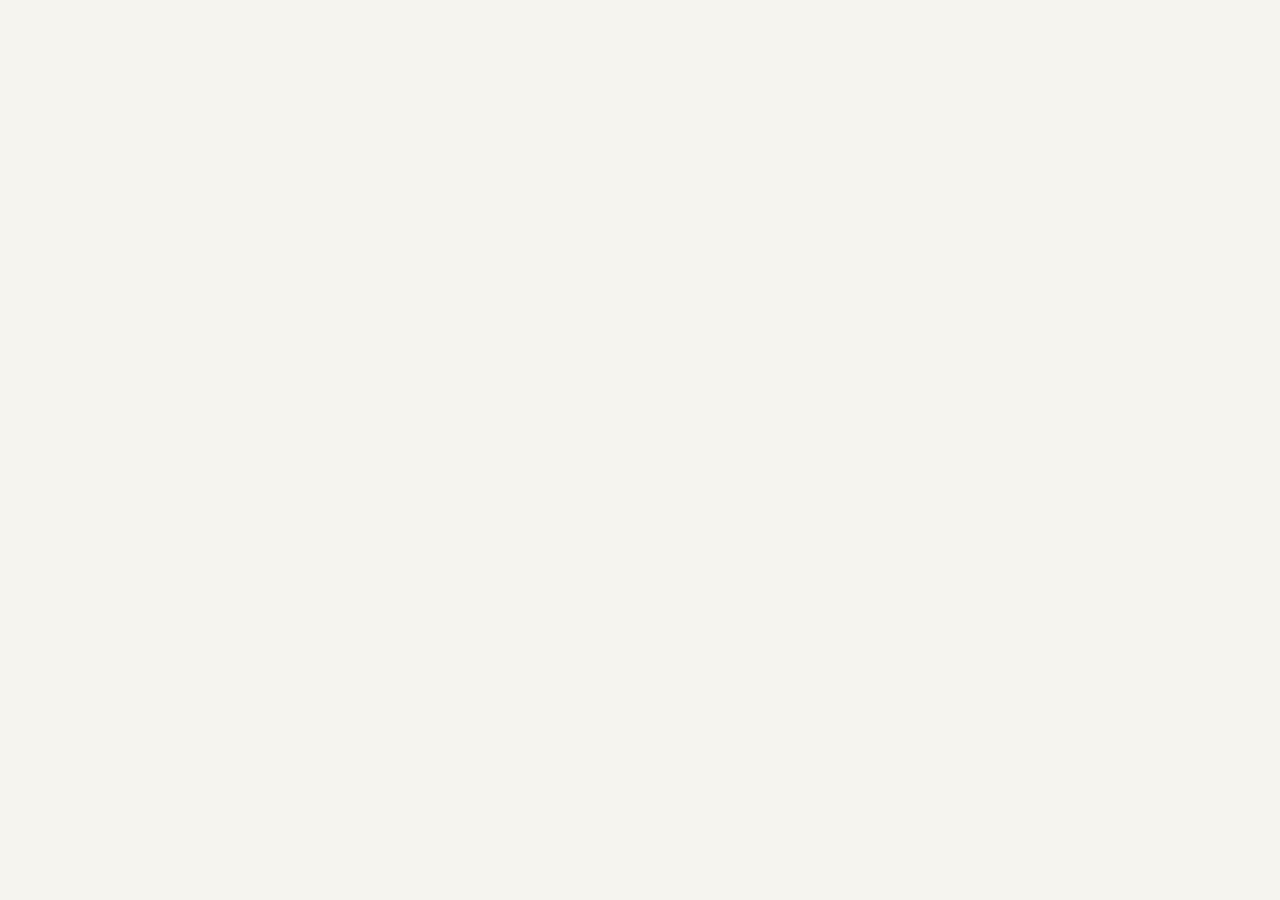
==== commit c58bc563: "Split Color ID into Color ID - Receptive and Color ID - Expressive Each is now its own program (colo" ====
--- a/programs/color-id/index.html
+++ b/programs/color-id/index.html
@@ -3,11 +3,11 @@
 <head>
 <meta charset="utf-8">
 <meta name="viewport" content="width=device-width, initial-scale=1">
-<title>Color ID</title>
-<!-- Color ID now runs inside the site shell. This page opens it there with default settings. -->
-<meta http-equiv="refresh" content="0; url=../../?try=color-id">
+<title>Color ID - Receptive</title>
+<!-- Color ID is now two programs. This old link opens Color ID - Receptive in the site shell. -->
+<meta http-equiv="refresh" content="0; url=../../?try=color-id-receptive">
 </head>
 <body style="background:#F6F4EF;font-family:-apple-system,sans-serif">
-<p><a href="../../?try=color-id">Open Color ID</a></p>
+<p><a href="../../?try=color-id-receptive">Open Color ID - Receptive</a></p>
 </body>
 </html>
